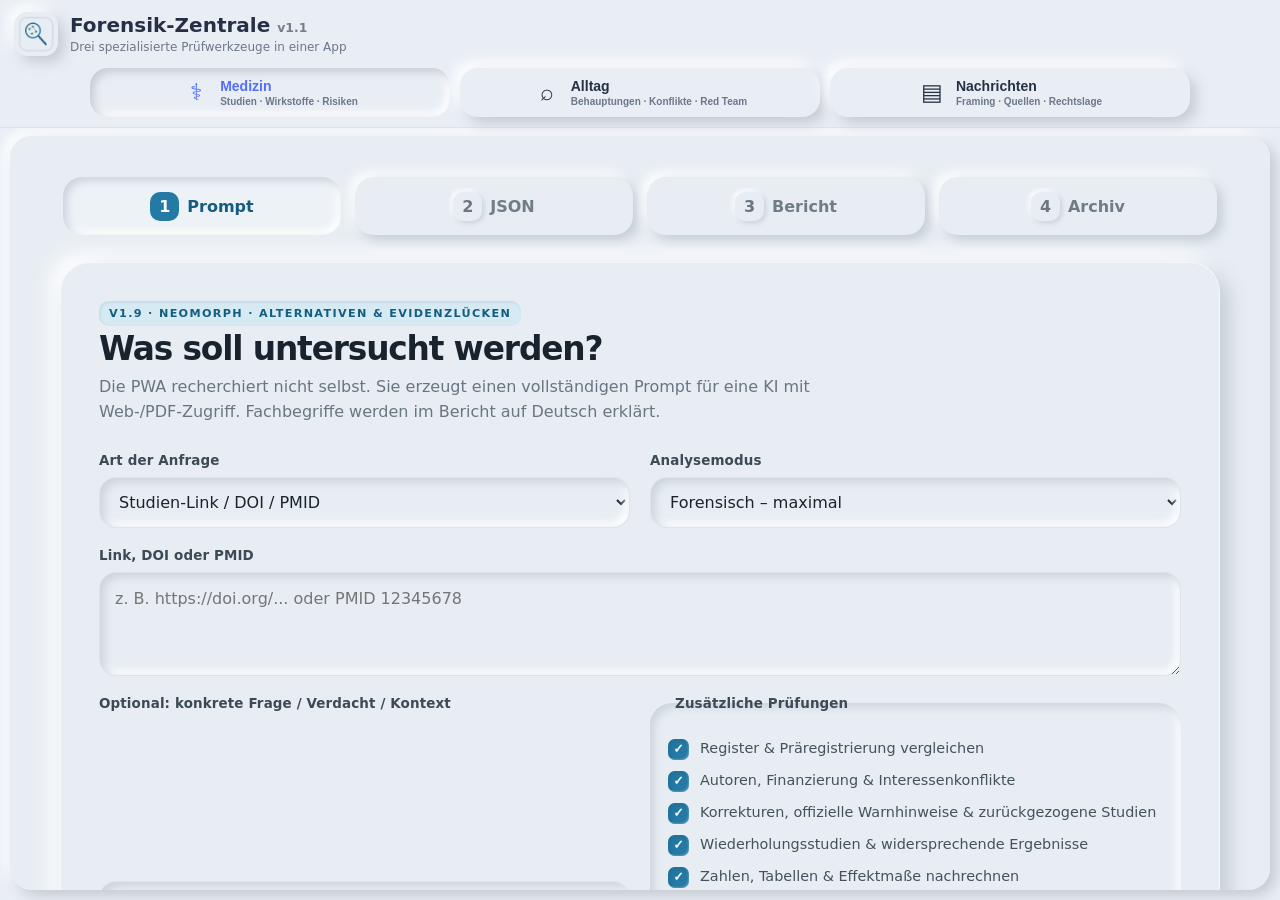
==== index.html @ 0ea22c2c "Add files via upload" ====
<!doctype html>
<html lang="de">
<head>
  <meta charset="utf-8" />
  <meta name="viewport" content="width=device-width,initial-scale=1,viewport-fit=cover" />
  <meta name="theme-color" content="#e9eef5" />
  <meta name="description" content="Forensik-Zentrale: Medizin-, Alltags- und Nachrichten-Forensik in einer PWA." />
  <link rel="manifest" href="manifest.webmanifest" />
  <link rel="icon" href="icon-192.png" />
  <link rel="apple-touch-icon" href="icon-192.png" />
  <link rel="stylesheet" href="styles.css" />
  <title>Forensik-Zentrale</title>
</head>
<body>
  <header class="shell-header">
    <div class="brand-row">
      <img src="icon-192.png" class="app-icon" alt="" />
      <div class="brand-copy">
        <h1>Forensik-Zentrale <span>v1.1</span></h1>
        <p>Drei spezialisierte Prüfwerkzeuge in einer App</p>
      </div>
      <button id="installBtn" class="install-btn" type="button" hidden>Installieren</button>
    </div>
    <nav class="main-tabs" role="tablist" aria-label="Forensik-Bereich">
      <button class="tab active" role="tab" aria-selected="true" aria-controls="panel-medizin" data-tab="medizin">
        <span class="tab-icon">⚕</span><span><b>Medizin</b><small>Studien · Wirkstoffe · Risiken</small></span>
      </button>
      <button class="tab" role="tab" aria-selected="false" aria-controls="panel-alltag" data-tab="alltag">
        <span class="tab-icon">⌕</span><span><b>Alltag</b><small>Behauptungen · Konflikte · Red Team</small></span>
      </button>
      <button class="tab" role="tab" aria-selected="false" aria-controls="panel-nachrichten" data-tab="nachrichten">
        <span class="tab-icon">▤</span><span><b>Nachrichten</b><small>Framing · Quellen · Rechtslage</small></span>
      </button>
    </nav>
  </header>

  <main class="workspace">
    <section id="panel-medizin" class="panel active" role="tabpanel" aria-label="Medizin-Forensik">
      <iframe title="Medizin-Forensik" src="medizin.html?embedded=1"></iframe>
    </section>
    <section id="panel-alltag" class="panel" role="tabpanel" aria-label="Alltags-Forensik" hidden>
      <iframe title="Alltags-Forensik" src="alltag.html?embedded=1"></iframe>
    </section>
    <section id="panel-nachrichten" class="panel" role="tabpanel" aria-label="Nachrichten-Forensik" hidden>
      <iframe title="Nachrichten-Forensik" src="nachrichten.html?embedded=1"></iframe>
    </section>
  </main>

  <script src="app.js"></script>
</body>
</html>
---- styles.css ----
:root{
  --bg:#e9eef5;--panel:#e9eef5;--text:#253044;--muted:#6c778b;--accent:#536dfe;
  --shadow-out:10px 10px 22px #c5cad1,-10px -10px 22px #ffffff;
  --shadow-soft:6px 6px 14px #c5cad1,-6px -6px 14px #ffffff;
  --shadow-in:inset 4px 4px 9px #c7ccd3,inset -4px -4px 9px #ffffff;
}
*{box-sizing:border-box} html,body{margin:0;min-height:100%;background:var(--bg);color:var(--text);font-family:Inter,system-ui,-apple-system,BlinkMacSystemFont,"Segoe UI",sans-serif}
body{min-height:100vh;overflow:hidden}
.shell-header{position:sticky;top:0;z-index:20;background:var(--bg);padding:12px 14px 10px;border-bottom:1px solid rgba(62,76,105,.08)}
.brand-row{max-width:1500px;margin:auto;display:flex;align-items:center;gap:12px}
.app-icon{width:44px;height:44px;border-radius:14px;box-shadow:var(--shadow-soft)}
.brand-copy{min-width:0;flex:1}.brand-copy h1{font-size:20px;line-height:1.1;margin:0}.brand-copy h1 span{font-size:.62em;opacity:.58;font-weight:700}.brand-copy p{margin:4px 0 0;color:var(--muted);font-size:12px}
.install-btn{border:0;border-radius:15px;padding:10px 14px;background:var(--panel);box-shadow:var(--shadow-soft);color:var(--accent);font-weight:750;cursor:pointer}.install-btn:active{box-shadow:var(--shadow-in)}
.main-tabs{max-width:1100px;margin:12px auto 0;display:grid;grid-template-columns:repeat(3,1fr);gap:10px}
.tab{min-width:0;border:0;background:var(--panel);border-radius:18px;padding:10px 14px;box-shadow:var(--shadow-soft);display:flex;align-items:center;justify-content:center;gap:10px;color:var(--text);cursor:pointer;text-align:left;transition:.15s ease}
.tab:hover{transform:translateY(-1px)}.tab:active{transform:none;box-shadow:var(--shadow-in)}.tab.active{box-shadow:var(--shadow-in);color:var(--accent)}
.tab-icon{font-size:23px;line-height:1;width:28px;text-align:center}.tab b{display:block;font-size:14px}.tab small{display:block;font-size:10px;color:var(--muted);margin-top:2px;font-weight:550;white-space:nowrap;overflow:hidden;text-overflow:ellipsis}
.workspace{height:calc(100vh - 128px);padding:8px 10px 10px}.panel{height:100%;max-width:1600px;margin:auto;border-radius:22px;overflow:hidden;background:var(--panel);box-shadow:var(--shadow-soft)}.panel[hidden]{display:none}.panel iframe{border:0;width:100%;height:100%;display:block;background:var(--bg)}
@media(max-width:720px){.shell-header{padding:9px 8px 8px}.brand-row{gap:9px}.app-icon{width:36px;height:36px;border-radius:11px}.brand-copy h1{font-size:17px}.brand-copy p{display:none}.install-btn{padding:8px 10px;font-size:12px}.main-tabs{gap:7px;margin-top:9px}.tab{padding:8px 6px;border-radius:15px;gap:5px;flex-direction:column;text-align:center}.tab-icon{font-size:20px}.tab b{font-size:12px}.tab small{display:none}.workspace{height:calc(100vh - 112px);padding:6px}.panel{border-radius:16px}}
@media print{.shell-header{display:none}.workspace{height:auto;padding:0}.panel{box-shadow:none;border-radius:0}}
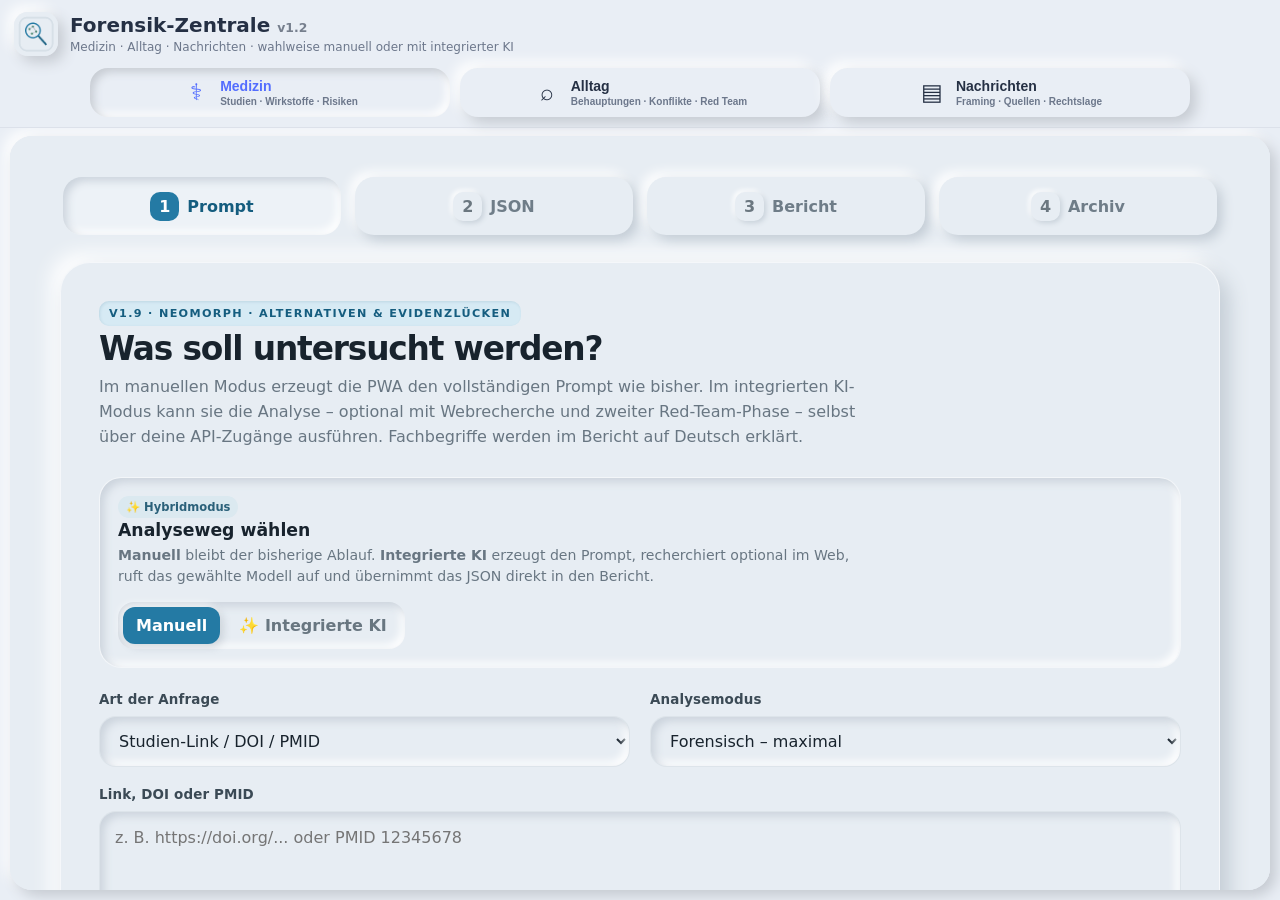
==== commit a3f5b145: "Add files via upload" ====
--- a/index.html
+++ b/index.html
@@ -16,8 +16,8 @@
     <div class="brand-row">
       <img src="icon-192.png" class="app-icon" alt="" />
       <div class="brand-copy">
-        <h1>Forensik-Zentrale <span>v1.1</span></h1>
-        <p>Drei spezialisierte Prüfwerkzeuge in einer App</p>
+        <h1>Forensik-Zentrale <span>v1.2</span></h1>
+        <p>Medizin · Alltag · Nachrichten · wahlweise manuell oder mit integrierter KI</p>
       </div>
       <button id="installBtn" class="install-btn" type="button" hidden>Installieren</button>
     </div>
